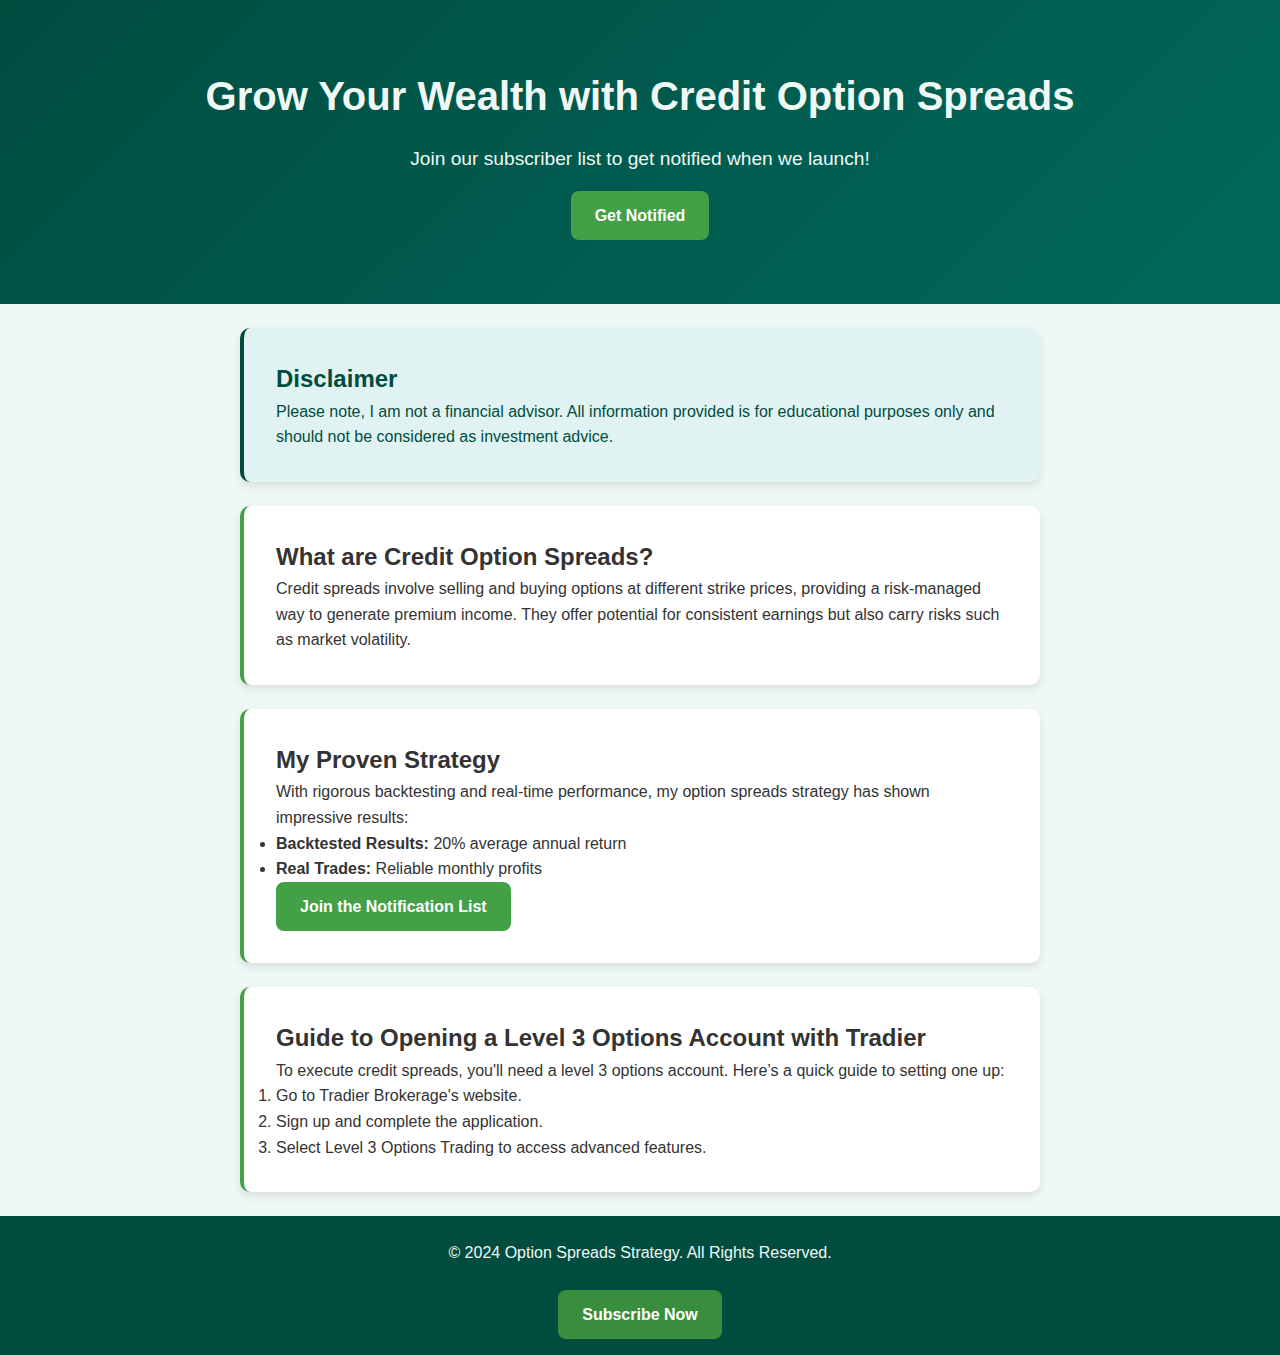
==== index.html @ 4dbe28bc "Initial upload" ====
<!DOCTYPE html>
<html lang="en">
<head>
    <meta charset="UTF-8">
    <meta name="viewport" content="width=device-width, initial-scale=1.0">
    <title>Option Spreads Strategy</title>
    <link rel="stylesheet" href="styles.css">
    <!--script src="scripts.js" defer></script-->
</head>
<body>
    <!-- Hero Section -->
    <header class="hero-section">
        <div class="hero-content">
            <h1>Grow Your Wealth with Credit Option Spreads</h1>
            <p>Join our subscriber list to get notified when we launch!</p>
            <a href="https://form.typeform.com/to/your-typeform-url" class="cta-button">Get Notified</a>
        </div>
    </header>

    <!-- Disclaimer Section -->
    <section id="disclaimer" class="section">
        <h2>Disclaimer</h2>
        <p>Please note, I am not a financial advisor. All information provided is for educational purposes only and should not be considered as investment advice.</p>
    </section>

    <!-- About Credit Option Spreads Section -->
    <section id="about-spreads" class="section">
        <h2>What are Credit Option Spreads?</h2>
        <p>Credit spreads involve selling and buying options at different strike prices, providing a risk-managed way to generate premium income. They offer potential for consistent earnings but also carry risks such as market volatility.</p>
    </section>

    <!-- Strategy Section -->
    <section id="my-strategy" class="section">
        <h2>My Proven Strategy</h2>
        <p>With rigorous backtesting and real-time performance, my option spreads strategy has shown impressive results:</p>
        <ul>
            <li><strong>Backtested Results:</strong> 20% average annual return</li>
            <li><strong>Real Trades:</strong> Reliable monthly profits</li>
        </ul>
        <a href="https://form.typeform.com/to/your-typeform-url" class="cta-button">Join the Notification List</a>
    </section>

    <!-- Tradier Account Guide Section -->
    <section id="tradier-guide" class="section">
        <h2>Guide to Opening a Level 3 Options Account with Tradier</h2>
        <p>To execute credit spreads, you'll need a level 3 options account. Here’s a quick guide to setting one up:</p>
        <ol>
            <li>Go to Tradier Brokerage's website.</li>
            <li>Sign up and complete the application.</li>
            <li>Select Level 3 Options Trading to access advanced features.</li>
        </ol>
    </section>

    <!-- Footer Section -->
    <footer>
        <p>&copy; 2024 Option Spreads Strategy. All Rights Reserved.</p>
        <a href="https://form.typeform.com/to/your-typeform-url" class="cta-button">Subscribe Now</a>
    </footer>
</body>
</html>
---- styles.css ----
/* General Reset */
* {
    margin: 0;
    padding: 0;
    box-sizing: border-box;
}

/* Global Styles */
body {
    font-family: Arial, sans-serif;
    color: #333;
    background-color: #f0f8f5;
    line-height: 1.6;
}

/* Hero Section */
.hero-section {
    background: linear-gradient(135deg, #004d40, #00695c);
    color: #f0f8f5;
    padding: 4rem 2rem;
    text-align: center;
}

.hero-section h1 {
    font-size: 2.5rem;
}

.hero-section p {
    margin: 1rem 0;
    font-size: 1.2rem;
}

.cta-button {
    display: inline-block;
    padding: 12px 24px;
    background-color: #43a047;
    color: white;
    font-weight: bold;
    text-decoration: none;
    border-radius: 8px;
    transition: background-color 0.3s;
}

.cta-button:hover {
    background-color: #388e3c;
}

/* Section Styling */
.section {
    padding: 2rem;
    margin-top: 1.5rem;
    border-left: 4px solid #43a047;
    background: #ffffff;
    box-shadow: 0 4px 8px rgba(0, 0, 0, 0.1);
    max-width: 800px;
    margin: 1.5rem auto;
    border-radius: 10px;
}

#disclaimer {
    background-color: #e0f2f1;
    color: #004d40;
    border-left: 4px solid #004d40;
}

/* Footer Styling */
footer {
    background-color: #004d40;
    color: #f0f8f5;
    padding: 1rem;
    text-align: center;
}

footer .cta-button {
    background-color: #388e3c;
    margin-top: 1rem;
}

footer p {
    margin: 0.5rem 0;
}

/* Responsive Styling */
@media (max-width: 768px) {
    .hero-section h1 {
        font-size: 2rem;
    }
    .hero-section p {
        font-size: 1rem;
    }
    .section {
        padding: 1.5rem;
    }
}
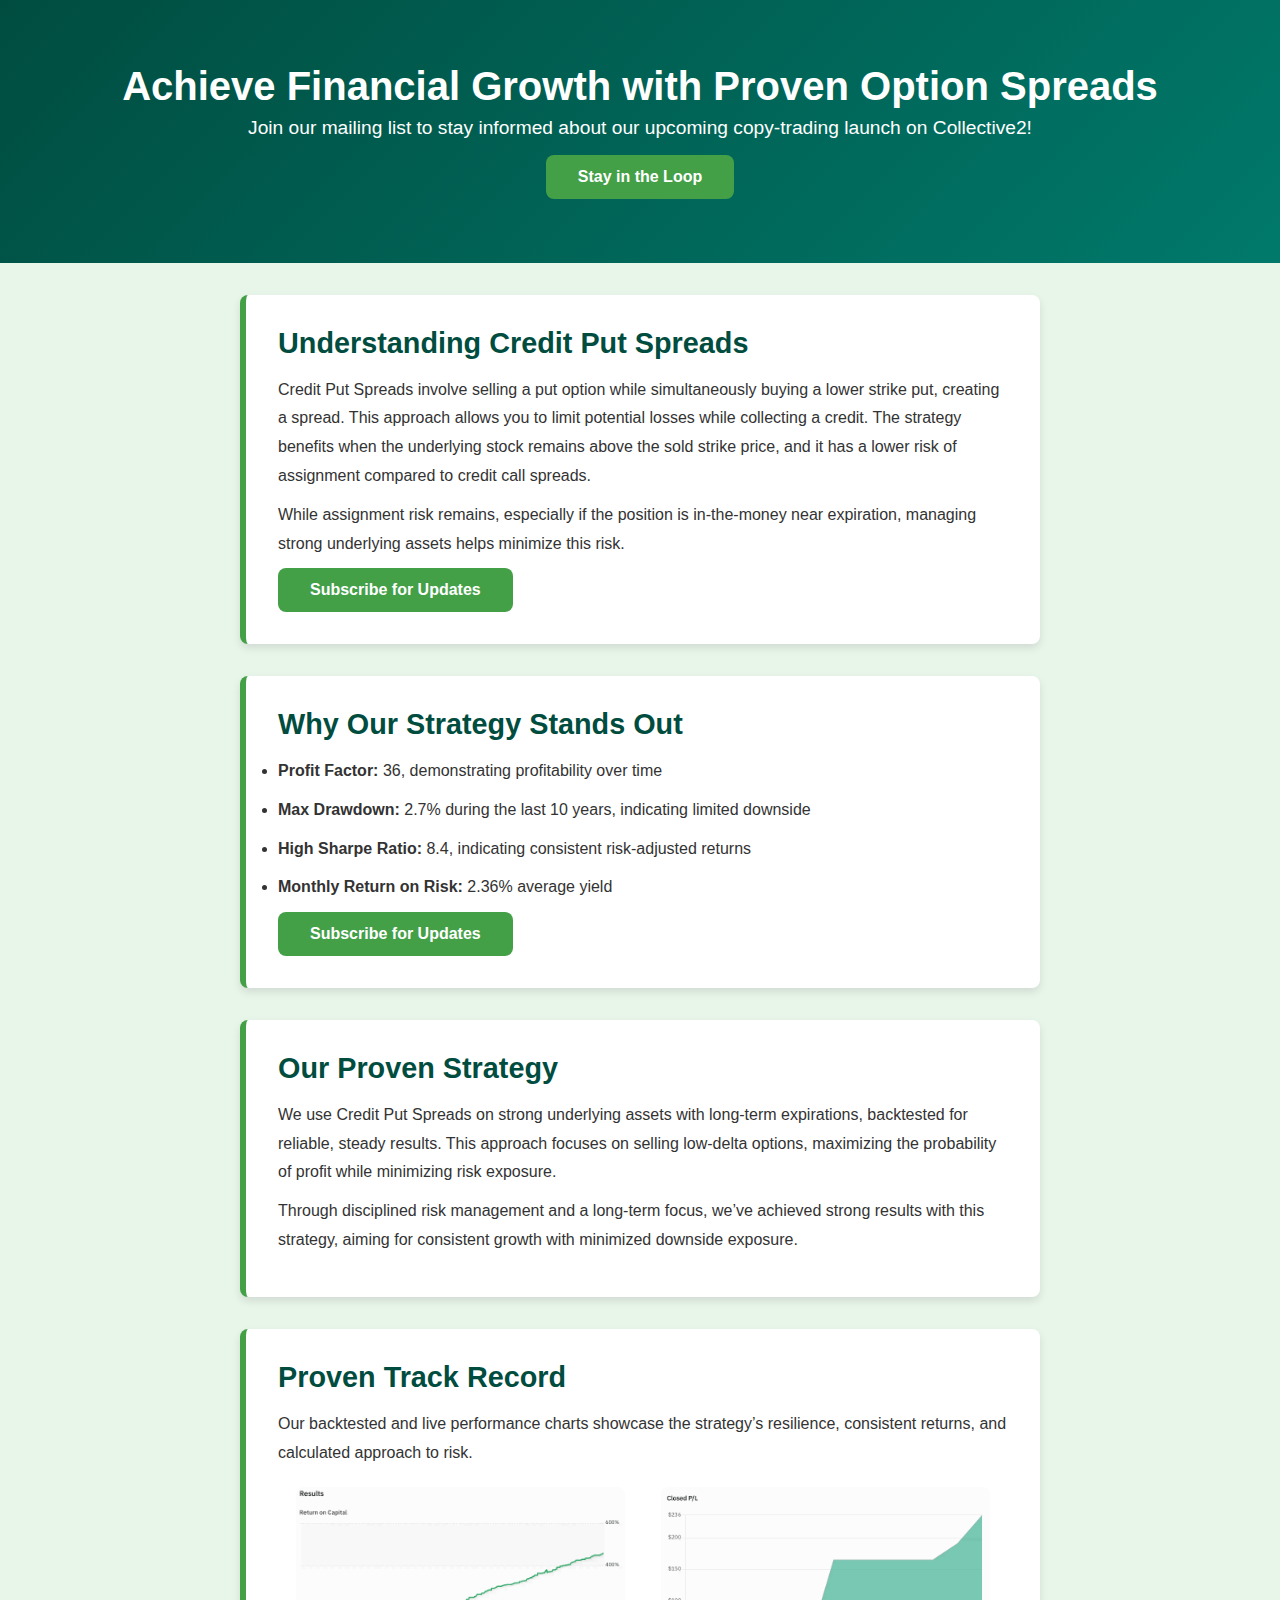
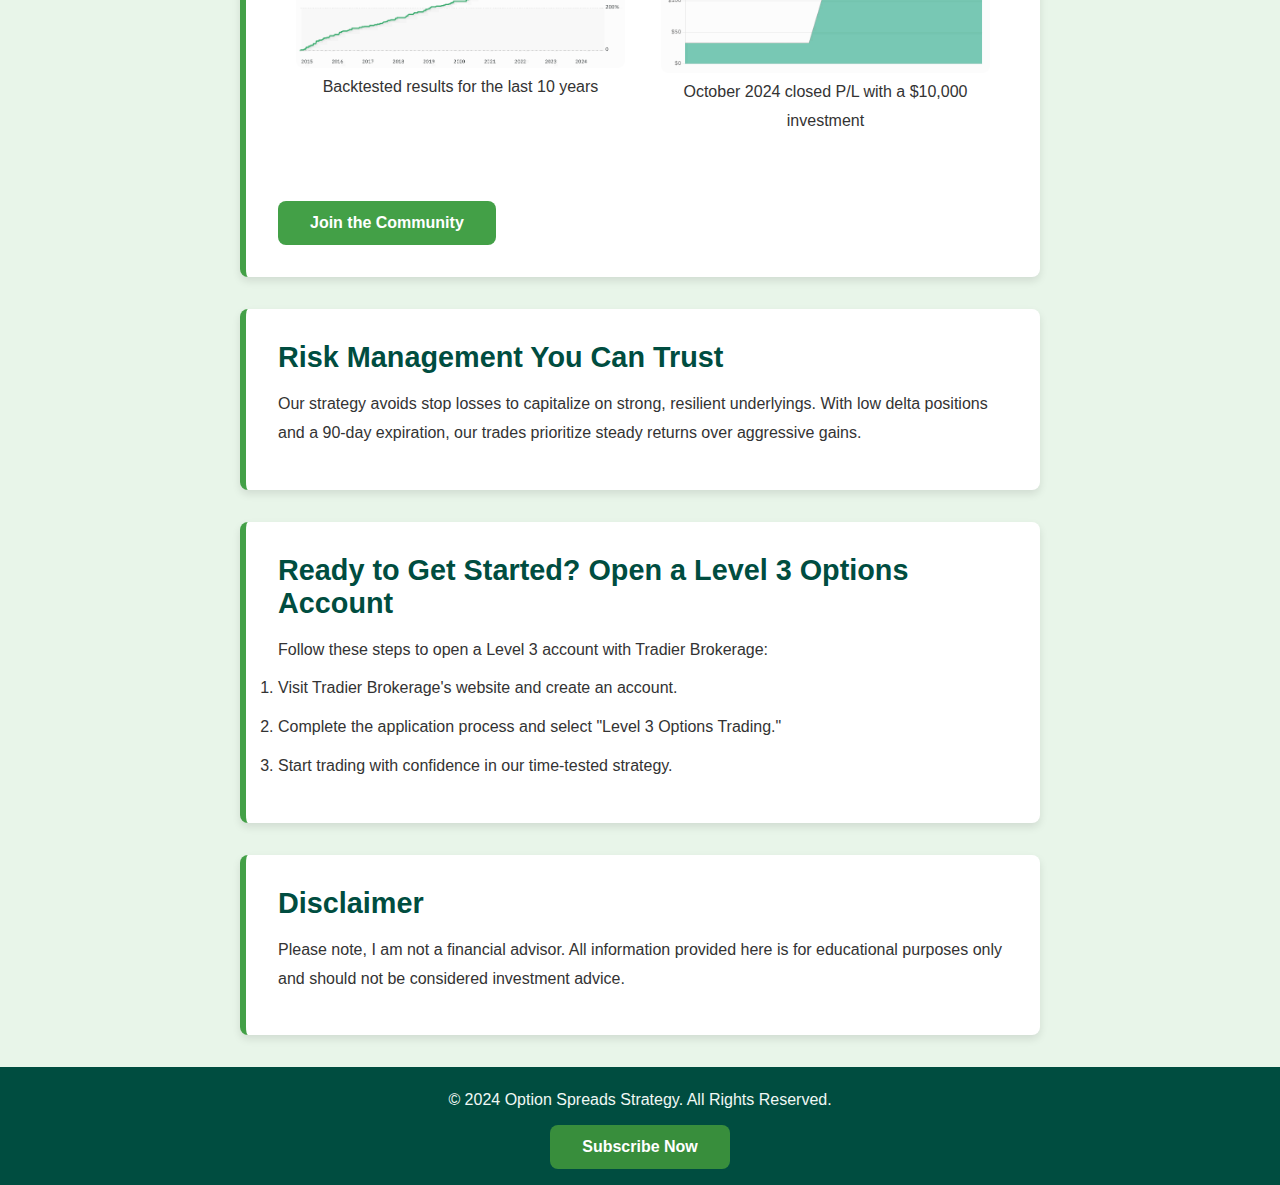
==== commit 89ada774: "Todo OK" ====
--- a/index.html
+++ b/index.html
@@ -5,53 +5,87 @@
     <meta name="viewport" content="width=device-width, initial-scale=1.0">
     <title>Option Spreads Strategy</title>
     <link rel="stylesheet" href="styles.css">
-    <!--script src="scripts.js" defer></script-->
+    <script src="scripts.js" defer></script>
 </head>
 <body>
-    <!-- Hero Section -->
-    <header class="hero-section">
-        <div class="hero-content">
-            <h1>Grow Your Wealth with Credit Option Spreads</h1>
-            <p>Join our subscriber list to get notified when we launch!</p>
-            <a href="https://form.typeform.com/to/your-typeform-url" class="cta-button">Get Notified</a>
+    <!-- Header Section -->
+    <header class="header">
+        <h1>Achieve Financial Growth with Proven Option Spreads</h1>
+        <p>Join our mailing list to stay informed about our upcoming copy-trading launch on Collective2!</p>
+        <a href="https://form.typeform.com/to/your-typeform-url" class="cta-button">Stay in the Loop</a>
+    </header>
+
+    <!-- Introduction to Put Credit Spreads -->
+    <section id="about-puts" class="section">
+        <h2>Understanding Credit Put Spreads</h2>
+        <p>Credit Put Spreads involve selling a put option while simultaneously buying a lower strike put, creating a spread. This approach allows you to limit potential losses while collecting a credit. The strategy benefits when the underlying stock remains above the sold strike price, and it has a lower risk of assignment compared to credit call spreads.</p>
+        <p>While assignment risk remains, especially if the position is in-the-money near expiration, managing strong underlying assets helps minimize this risk.</p>
+        <a href="https://form.typeform.com/to/your-typeform-url" class="cta-button">Subscribe for Updates</a>
+    </section>
+
+    <!-- Performance Metrics Section -->
+    <section id="metrics" class="section">
+        <h2>Why Our Strategy Stands Out</h2>
+        <ul>
+            <li><strong>Profit Factor:</strong> 36, demonstrating profitability over time</li>
+            <li><strong>Max Drawdown:</strong> 2.7% during the last 10 years, indicating limited downside</li>
+            <li><strong>High Sharpe Ratio:</strong> 8.4, indicating consistent risk-adjusted returns</li>
+            <li><strong>Monthly Return on Risk:</strong> 2.36% average yield</li>
+        </ul>
+        <a href="https://form.typeform.com/to/your-typeform-url" class="cta-button">Subscribe for Updates</a>
+    </section>
+
+    <!-- Strategy Details Section -->
+    <section id="strategy-details" class="section">
+        <h2>Our Proven Strategy</h2>
+        <p>We use Credit Put Spreads on strong underlying assets with long-term expirations, backtested for reliable, steady results. This approach focuses on selling low-delta options, maximizing the probability of profit while minimizing risk exposure.</p>
+        <p>Through disciplined risk management and a long-term focus, we’ve achieved strong results with this strategy, aiming for consistent growth with minimized downside exposure.</p>
+    </section>
+
+    <!-- Charts and Data Section -->
+    <section id="charts" class="section">
+        <h2>Proven Track Record</h2>
+        <p>Our backtested and live performance charts showcase the strategy’s resilience, consistent returns, and calculated approach to risk.</p>
+
+        <div class="image-section">
+            <div class="image-container">
+                <img src="images/10years.png" alt="Backtested results">
+                <p class="image-caption">Backtested results for the last 10 years</p>
+            </div>
+            <div class="image-container">
+                <img src="images/closedPL1month.png" alt="October 2024 P/L">
+                <p class="image-caption">October 2024 closed P/L with a $10,000 investment</p>
+            </div>
         </div>
-    </header>
+
+        <br><br>
+        <a href="https://form.typeform.com/to/your-typeform-url" class="cta-button">Join the Community</a>
+    </section>
+
+    <!-- Risk Management Section -->
+    <section id="risk-management" class="section">
+        <h2>Risk Management You Can Trust</h2>
+        <p>Our strategy avoids stop losses to capitalize on strong, resilient underlyings. With low delta positions and a 90-day expiration, our trades prioritize steady returns over aggressive gains.</p>
+    </section>
+
+    <!-- Tradier Account Guide Section -->
+    <section id="tradier-guide" class="section">
+        <h2>Ready to Get Started? Open a Level 3 Options Account</h2>
+        <p>Follow these steps to open a Level 3 account with Tradier Brokerage:</p>
+        <ol>
+            <li>Visit Tradier Brokerage's website and create an account.</li>
+            <li>Complete the application process and select "Level 3 Options Trading."</li>
+            <li>Start trading with confidence in our time-tested strategy.</li>
+        </ol>
+    </section>
 
     <!-- Disclaimer Section -->
     <section id="disclaimer" class="section">
         <h2>Disclaimer</h2>
-        <p>Please note, I am not a financial advisor. All information provided is for educational purposes only and should not be considered as investment advice.</p>
+        <p>Please note, I am not a financial advisor. All information provided here is for educational purposes only and should not be considered investment advice.</p>
     </section>
 
-    <!-- About Credit Option Spreads Section -->
-    <section id="about-spreads" class="section">
-        <h2>What are Credit Option Spreads?</h2>
-        <p>Credit spreads involve selling and buying options at different strike prices, providing a risk-managed way to generate premium income. They offer potential for consistent earnings but also carry risks such as market volatility.</p>
-    </section>
-
-    <!-- Strategy Section -->
-    <section id="my-strategy" class="section">
-        <h2>My Proven Strategy</h2>
-        <p>With rigorous backtesting and real-time performance, my option spreads strategy has shown impressive results:</p>
-        <ul>
-            <li><strong>Backtested Results:</strong> 20% average annual return</li>
-            <li><strong>Real Trades:</strong> Reliable monthly profits</li>
-        </ul>
-        <a href="https://form.typeform.com/to/your-typeform-url" class="cta-button">Join the Notification List</a>
-    </section>
-
-    <!-- Tradier Account Guide Section -->
-    <section id="tradier-guide" class="section">
-        <h2>Guide to Opening a Level 3 Options Account with Tradier</h2>
-        <p>To execute credit spreads, you'll need a level 3 options account. Here’s a quick guide to setting one up:</p>
-        <ol>
-            <li>Go to Tradier Brokerage's website.</li>
-            <li>Sign up and complete the application.</li>
-            <li>Select Level 3 Options Trading to access advanced features.</li>
-        </ol>
-    </section>
-
-    <!-- Footer Section -->
+    <!-- Footer -->
     <footer>
         <p>&copy; 2024 Option Spreads Strategy. All Rights Reserved.</p>
         <a href="https://form.typeform.com/to/your-typeform-url" class="cta-button">Subscribe Now</a>
--- a/styles.css
+++ b/styles.css
@@ -1,38 +1,38 @@
-/* General Reset */
+/* Global Reset */
 * {
     margin: 0;
     padding: 0;
     box-sizing: border-box;
 }
 
-/* Global Styles */
+/* General Styles */
 body {
     font-family: Arial, sans-serif;
+    background-color: #e8f5e9;
     color: #333;
-    background-color: #f0f8f5;
-    line-height: 1.6;
 }
 
-/* Hero Section */
-.hero-section {
-    background: linear-gradient(135deg, #004d40, #00695c);
-    color: #f0f8f5;
+/* Header */
+.header {
+    background: linear-gradient(135deg, #004d40, #00796b);
+    color: #fff;
+    text-align: center;
     padding: 4rem 2rem;
-    text-align: center;
 }
 
-.hero-section h1 {
+.header h1 {
     font-size: 2.5rem;
+    margin-bottom: 0.5rem;
 }
 
-.hero-section p {
-    margin: 1rem 0;
+.header p {
     font-size: 1.2rem;
+    margin-bottom: 1rem;
 }
 
 .cta-button {
     display: inline-block;
-    padding: 12px 24px;
+    padding: 0.8rem 2rem;
     background-color: #43a047;
     color: white;
     font-weight: bold;
@@ -45,50 +45,105 @@
     background-color: #388e3c;
 }
 
-/* Section Styling */
+/* Section Styles */
 .section {
+    max-width: 800px;
+    margin: 2rem auto;
     padding: 2rem;
-    margin-top: 1.5rem;
-    border-left: 4px solid #43a047;
     background: #ffffff;
-    box-shadow: 0 4px 8px rgba(0, 0, 0, 0.1);
-    max-width: 800px;
-    margin: 1.5rem auto;
-    border-radius: 10px;
+    border-left: 6px solid #43a047;
+    box-shadow: 0px 4px 8px rgba(0, 0, 0, 0.1);
+    border-radius: 8px;
 }
 
-#disclaimer {
-    background-color: #e0f2f1;
+.section h2 {
+    font-size: 1.8rem;
     color: #004d40;
-    border-left: 4px solid #004d40;
+    margin-bottom: 1rem;
 }
 
-/* Footer Styling */
+.section p, .section ul, .section ol {
+    font-size: 1rem;
+    color: #333;
+}
+
+.chart-container {
+    display: flex;
+    justify-content: space-around;
+    gap: 1rem;
+    margin-top: 1.5rem;
+}
+
+.chart-img {
+    max-width: 48%;
+    border-radius: 8px;
+    box-shadow: 0px 4px 8px rgba(0, 0, 0, 0.1);
+}
+
+.section p,
+.section li {
+    line-height: 1.8; /* Adjust as needed */
+    margin-bottom: 10px; /* Optional: Adds space between list items or paragraphs */
+}
+
+/* Footer */
 footer {
+    text-align: center;
+    padding: 1rem;
     background-color: #004d40;
     color: #f0f8f5;
-    padding: 1rem;
-    text-align: center;
-}
-
-footer .cta-button {
-    background-color: #388e3c;
-    margin-top: 1rem;
 }
 
 footer p {
     margin: 0.5rem 0;
 }
 
-/* Responsive Styling */
+footer .cta-button {
+    background-color: #388e3c;
+    margin-top: 0.5rem;
+}
+
+.image-section {
+    display: flex;
+    justify-content: space-around;
+    margin: 20px 0;
+}
+
+.image-container {
+    display: flex;
+    flex-direction: column;
+    align-items: center;
+    width: 45%; /* Adjust as needed */
+}
+
+.image-container img {
+    max-width: 100%;
+    border-radius: 8px; /* Optional: rounded corners */
+}
+
+.image-caption {
+    font-size: 0.9em; /* Slightly smaller than regular text */
+    color: #555;
+    margin-top: 5px;
+    text-align: center;
+}
+
+
+/* Responsive */
 @media (max-width: 768px) {
-    .hero-section h1 {
+    .header h1 {
         font-size: 2rem;
     }
-    .hero-section p {
+
+    .header p {
         font-size: 1rem;
     }
-    .section {
-        padding: 1.5rem;
+
+    .chart-container {
+        flex-direction: column;
+    }
+
+    .chart-img {
+        max-width: 100%;
     }
 }
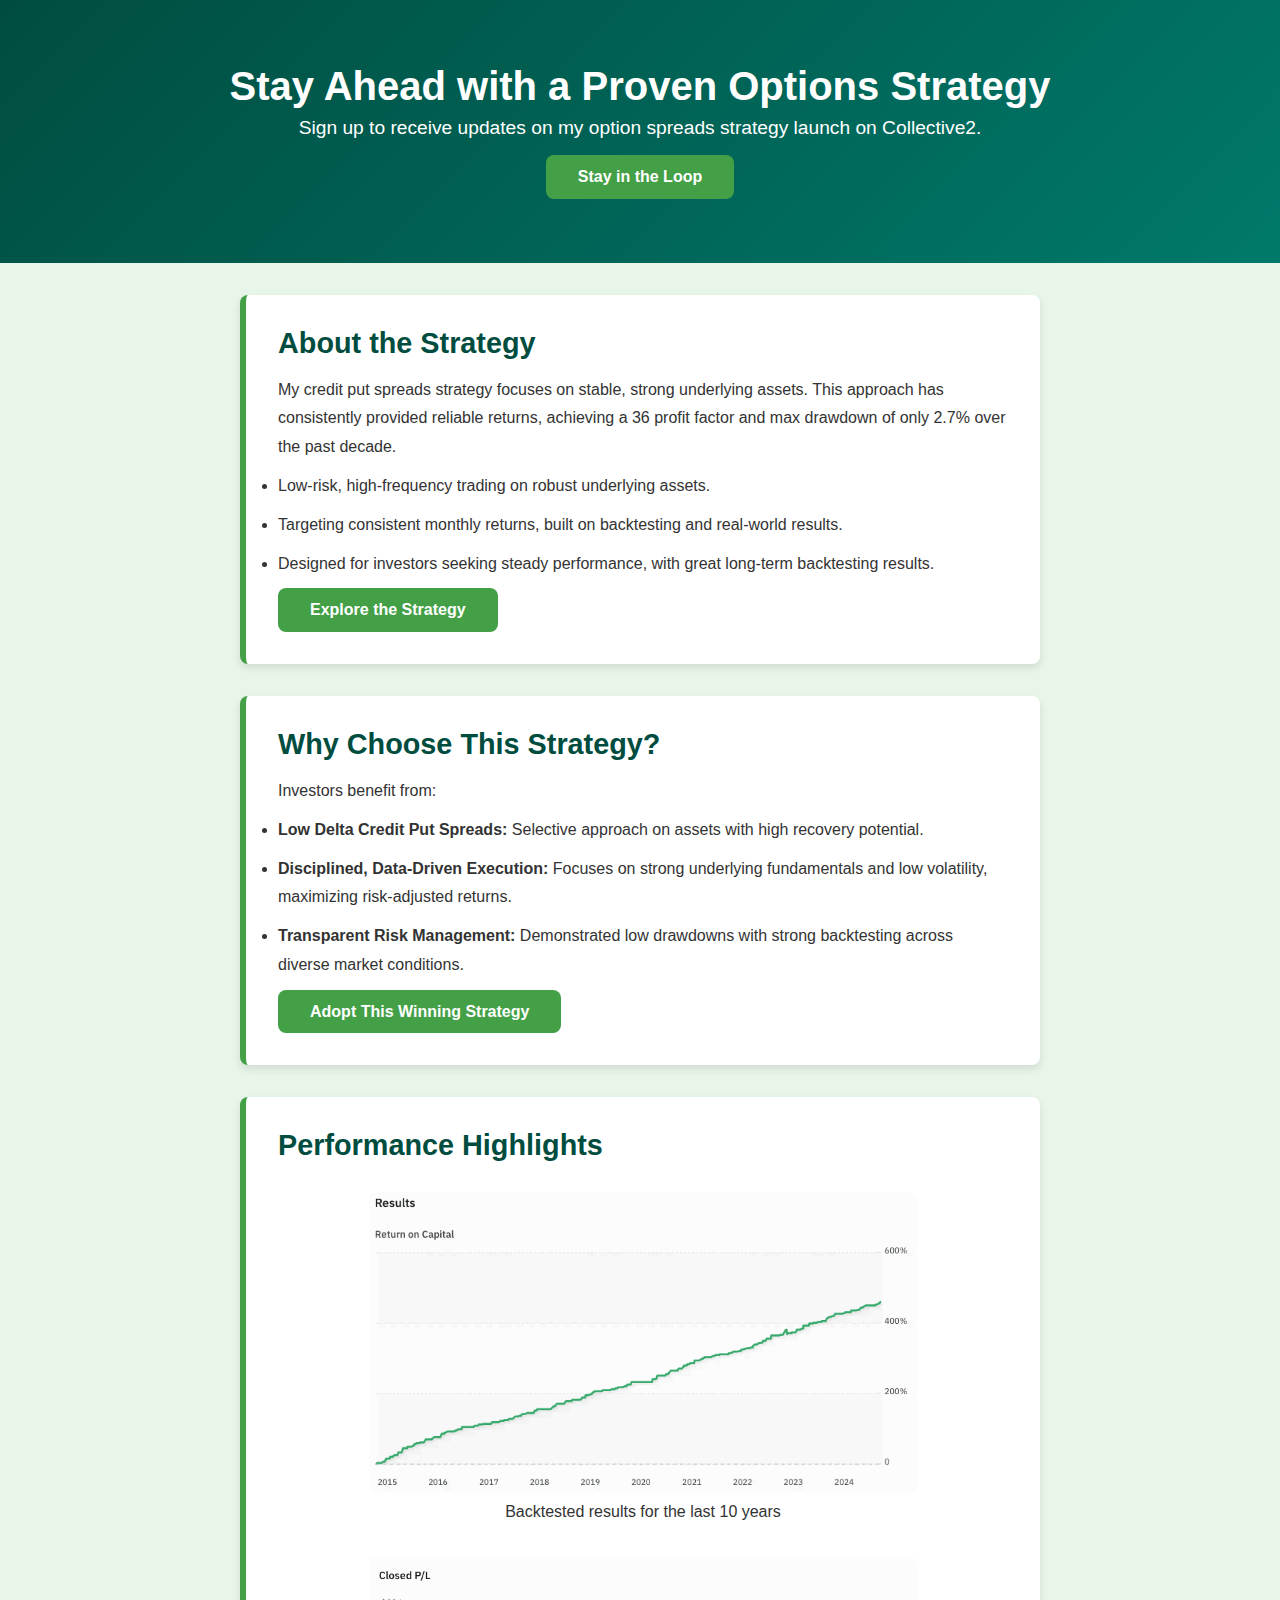
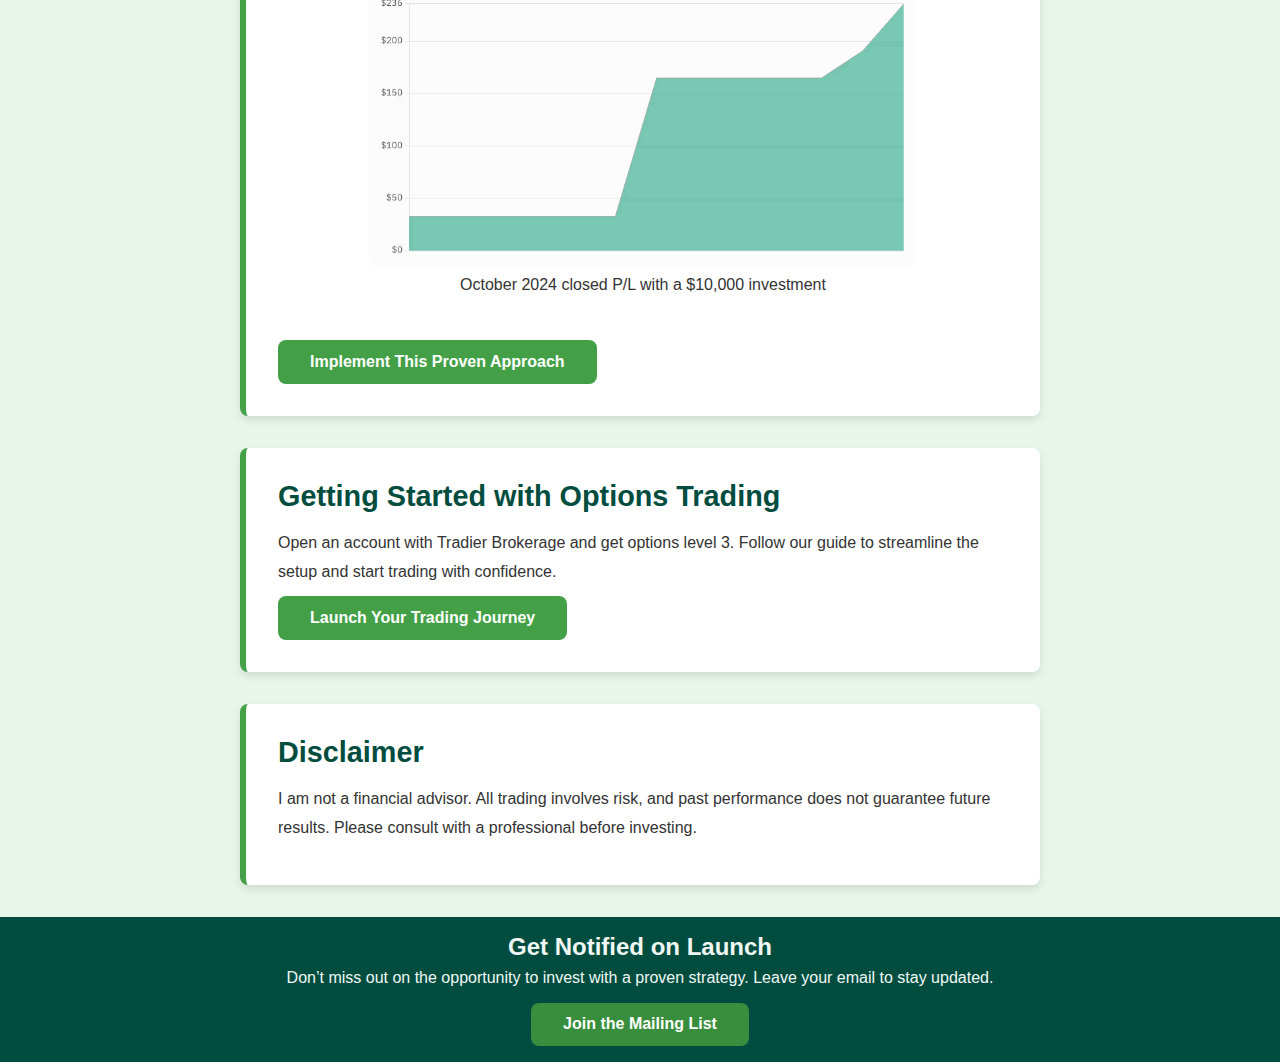
==== commit 1506895b: "Semi - definitiva ingles y español" ====
--- a/index.html
+++ b/index.html
@@ -1,94 +1,71 @@
 <!DOCTYPE html>
 <html lang="en">
 <head>
-    <meta charset="UTF-8">
-    <meta name="viewport" content="width=device-width, initial-scale=1.0">
-    <title>Option Spreads Strategy</title>
-    <link rel="stylesheet" href="styles.css">
-    <script src="scripts.js" defer></script>
+  <meta charset="UTF-8">
+  <meta name="viewport" content="width=device-width, initial-scale=1.0">
+  <title>Collective2 Option Spreads Strategy</title>
+  <link rel="stylesheet" href="styles.css">
 </head>
 <body>
-    <!-- Header Section -->
-    <header class="header">
-        <h1>Achieve Financial Growth with Proven Option Spreads</h1>
-        <p>Join our mailing list to stay informed about our upcoming copy-trading launch on Collective2!</p>
-        <a href="https://form.typeform.com/to/your-typeform-url" class="cta-button">Stay in the Loop</a>
-    </header>
+  <header class="header">
+    <h1>Stay Ahead with a Proven Options Strategy</h1>
+    <p>Sign up to receive updates on my option spreads strategy launch on Collective2.</p>
+    <a href="#subscribe" class="cta-button">Stay in the Loop</a>
+  </header>
 
-    <!-- Introduction to Put Credit Spreads -->
-    <section id="about-puts" class="section">
-        <h2>Understanding Credit Put Spreads</h2>
-        <p>Credit Put Spreads involve selling a put option while simultaneously buying a lower strike put, creating a spread. This approach allows you to limit potential losses while collecting a credit. The strategy benefits when the underlying stock remains above the sold strike price, and it has a lower risk of assignment compared to credit call spreads.</p>
-        <p>While assignment risk remains, especially if the position is in-the-money near expiration, managing strong underlying assets helps minimize this risk.</p>
-        <a href="https://form.typeform.com/to/your-typeform-url" class="cta-button">Subscribe for Updates</a>
-    </section>
+  <section class="section strategy-overview">
+    <h2>About the Strategy</h2>
+    <p>My credit put spreads strategy focuses on stable, strong underlying assets. This approach has consistently provided reliable returns, achieving a 36 profit factor and max drawdown of only 2.7% over the past decade.</p>
+    <ul>
+      <li>Low-risk, high-frequency trading on robust underlying assets.</li>
+      <li>Targeting consistent monthly returns, built on backtesting and real-world results.</li>
+      <li>Designed for investors seeking steady performance, with great long-term backtesting results.</li>
+    </ul>
+    <a href="https://typeform.com/to/your-form-id" class="cta-button">Explore the Strategy</a>
+  </section>
 
-    <!-- Performance Metrics Section -->
-    <section id="metrics" class="section">
-        <h2>Why Our Strategy Stands Out</h2>
-        <ul>
-            <li><strong>Profit Factor:</strong> 36, demonstrating profitability over time</li>
-            <li><strong>Max Drawdown:</strong> 2.7% during the last 10 years, indicating limited downside</li>
-            <li><strong>High Sharpe Ratio:</strong> 8.4, indicating consistent risk-adjusted returns</li>
-            <li><strong>Monthly Return on Risk:</strong> 2.36% average yield</li>
-        </ul>
-        <a href="https://form.typeform.com/to/your-typeform-url" class="cta-button">Subscribe for Updates</a>
-    </section>
+  <section class="section strategy-benefits">
+    <h2>Why Choose This Strategy?</h2>
+    <p>Investors benefit from:</p>
+    <ul>
+      <li><strong>Low Delta Credit Put Spreads:</strong> Selective approach on assets with high recovery potential.</li>
+      <li><strong>Disciplined, Data-Driven Execution:</strong> Focuses on strong underlying fundamentals and low volatility, maximizing risk-adjusted returns.</li>
+      <li><strong>Transparent Risk Management:</strong> Demonstrated low drawdowns with strong backtesting across diverse market conditions.</li>
+    </ul>
+    <a href="https://typeform.com/to/your-form-id" class="cta-button">Adopt This Winning Strategy</a>
+  </section>
 
-    <!-- Strategy Details Section -->
-    <section id="strategy-details" class="section">
-        <h2>Our Proven Strategy</h2>
-        <p>We use Credit Put Spreads on strong underlying assets with long-term expirations, backtested for reliable, steady results. This approach focuses on selling low-delta options, maximizing the probability of profit while minimizing risk exposure.</p>
-        <p>Through disciplined risk management and a long-term focus, we’ve achieved strong results with this strategy, aiming for consistent growth with minimized downside exposure.</p>
-    </section>
+  <section class="section performance">
+    <h2>Performance Highlights</h2>
+    <div class="image-section">
+        <div class="image-container">
+        <img src="images/10years.png" alt="Backtested Results">
+        <p class="image-caption">Backtested results for the last 10 years</p>
+      </div>
+      <div class="image-container">
+        <img src="images/closedPL1month.png" alt="October 2024 Results">
+        <p class="image-caption">October 2024 closed P/L with a $10,000 investment</p>
+      </div>
+    </div>
+    <a href="https://typeform.com/to/your-form-id" class="cta-button">Implement This Proven Approach</a>
+  </section>
 
-    <!-- Charts and Data Section -->
-    <section id="charts" class="section">
-        <h2>Proven Track Record</h2>
-        <p>Our backtested and live performance charts showcase the strategy’s resilience, consistent returns, and calculated approach to risk.</p>
+  <section class="section account-setup">
+    <h2>Getting Started with Options Trading</h2>
+    <p>Open an account with Tradier Brokerage and get options level 3. Follow our guide to streamline the setup and start trading with confidence.</p>
+    <a href="https://typeform.com/to/your-form-id" class="cta-button">Launch Your Trading Journey</a>
+  </section>
 
-        <div class="image-section">
-            <div class="image-container">
-                <img src="images/10years.png" alt="Backtested results">
-                <p class="image-caption">Backtested results for the last 10 years</p>
-            </div>
-            <div class="image-container">
-                <img src="images/closedPL1month.png" alt="October 2024 P/L">
-                <p class="image-caption">October 2024 closed P/L with a $10,000 investment</p>
-            </div>
-        </div>
+  <section class="section disclaimer">
+    <h2>Disclaimer</h2>
+    <p>I am not a financial advisor. All trading involves risk, and past performance does not guarantee future results. Please consult with a professional before investing.</p>
+  </section>
 
-        <br><br>
-        <a href="https://form.typeform.com/to/your-typeform-url" class="cta-button">Join the Community</a>
-    </section>
+  <footer id="subscribe" class="footer">
+    <h2>Get Notified on Launch</h2>
+    <p>Don’t miss out on the opportunity to invest with a proven strategy. Leave your email to stay updated.</p>
+    <a href="https://typeform.com/to/your-form-id" class="cta-button">Join the Mailing List</a>
+  </footer>
 
-    <!-- Risk Management Section -->
-    <section id="risk-management" class="section">
-        <h2>Risk Management You Can Trust</h2>
-        <p>Our strategy avoids stop losses to capitalize on strong, resilient underlyings. With low delta positions and a 90-day expiration, our trades prioritize steady returns over aggressive gains.</p>
-    </section>
-
-    <!-- Tradier Account Guide Section -->
-    <section id="tradier-guide" class="section">
-        <h2>Ready to Get Started? Open a Level 3 Options Account</h2>
-        <p>Follow these steps to open a Level 3 account with Tradier Brokerage:</p>
-        <ol>
-            <li>Visit Tradier Brokerage's website and create an account.</li>
-            <li>Complete the application process and select "Level 3 Options Trading."</li>
-            <li>Start trading with confidence in our time-tested strategy.</li>
-        </ol>
-    </section>
-
-    <!-- Disclaimer Section -->
-    <section id="disclaimer" class="section">
-        <h2>Disclaimer</h2>
-        <p>Please note, I am not a financial advisor. All information provided here is for educational purposes only and should not be considered investment advice.</p>
-    </section>
-
-    <!-- Footer -->
-    <footer>
-        <p>&copy; 2024 Option Spreads Strategy. All Rights Reserved.</p>
-        <a href="https://form.typeform.com/to/your-typeform-url" class="cta-button">Subscribe Now</a>
-    </footer>
 </body>
 </html>
--- a/styles.css
+++ b/styles.css
@@ -103,27 +103,38 @@
     margin-top: 0.5rem;
 }
 
+
+
+/* Centering adjustments */
 .image-section {
     display: flex;
-    justify-content: space-around;
-    margin: 20px 0;
+    justify-content: center;
+    align-items: center;
+    flex-wrap: wrap;
+    max-width: 100%; /* Ensures section centers within its container */
+    margin: 20px auto;
+    text-align: center;
 }
 
 .image-container {
     display: flex;
     flex-direction: column;
     align-items: center;
-    width: 45%; /* Adjust as needed */
+    width: 75%; /* Allows flexibility to adjust to content */
+    margin: 10px;
 }
 
 .image-container img {
     max-width: 100%;
-    border-radius: 8px; /* Optional: rounded corners */
+    border-radius: 8px;
 }
+
+
+
 
 .image-caption {
     font-size: 0.9em; /* Slightly smaller than regular text */
-    color: #555;
+    color: #666;
     margin-top: 5px;
     text-align: center;
 }
